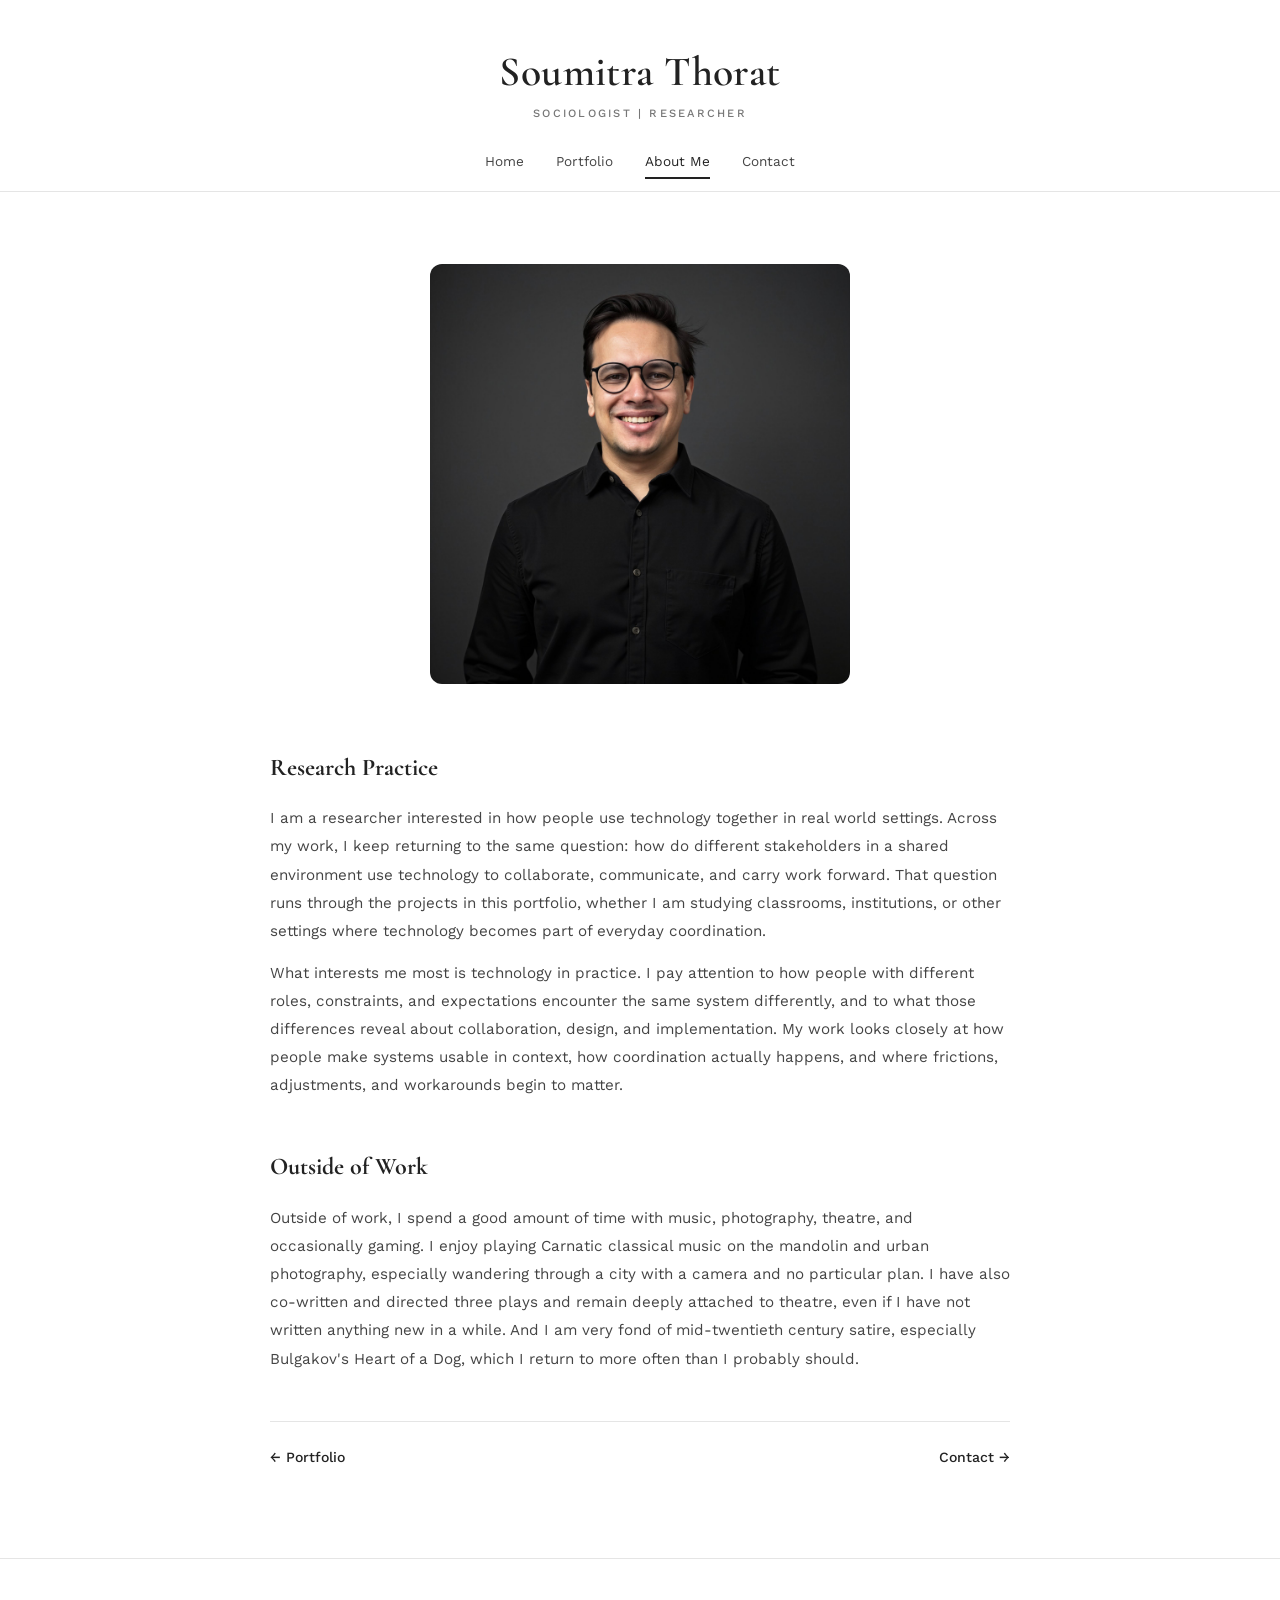
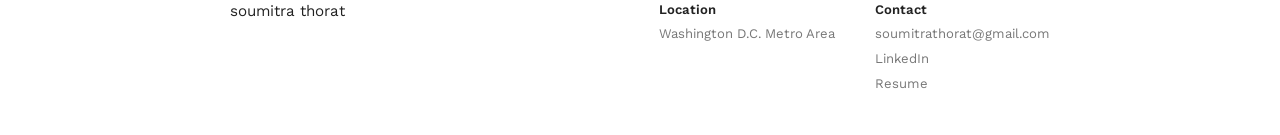
==== about-me.html @ 0c3f9c9c "Add files via upload" ====
<!DOCTYPE html>
<html lang="en">
<head>
  <meta charset="UTF-8">
  <meta name="viewport" content="width=device-width, initial-scale=1.0">
  <title>About Me - soumitra thorat</title>
  <link rel="preconnect" href="https://fonts.googleapis.com">
  <link rel="preconnect" href="https://fonts.gstatic.com" crossorigin>
  <link href="https://fonts.googleapis.com/css2?family=Cormorant+Garamond:ital,wght@0,400;0,500;0,600;0,700;1,400&family=Work+Sans:wght@300;400;500;600&display=swap" rel="stylesheet">
  <link rel="stylesheet" href="css/style.css">
</head>
<body>
  <header class="site-header">
    <a href="index.html" class="site-header__name">Soumitra Thorat</a>
    <p class="site-header__tagline">SOCIOLOGIST | RESEARCHER</p>
  </header>

  <nav class="nav" id="nav">
    <button class="nav__toggle" id="navToggle" aria-label="Toggle navigation" aria-expanded="false">Menu</button>
    <ul class="nav__list" id="navLinks">
      <li><a href="index.html" class="nav__link">Home</a></li>
      <li><a href="portfolio.html" class="nav__link">Portfolio</a></li>
      <li><a href="about-me.html" class="nav__link nav__link--active">About Me</a></li>
      <li><a href="contact.html" class="nav__link">Contact</a></li>
    </ul>
  </nav>

  <article class="case-study">
    <div class="container">
      <figure class="cs__figure" style="display: flex; justify-content: center; margin-bottom: 4rem;">
        <img src="assets/headshot-color.jpg" alt="Soumitra Thorat" class="cs__img" style="width: 420px; height: 420px; border-radius: 12px; object-fit: cover;">
      </figure>

      <section class="cs__section">
        <h2 class="cs__heading">Research Practice</h2>
        <p>I am a researcher interested in how people use technology together in real world settings. Across my work, I keep returning to the same question: how do different stakeholders in a shared environment use technology to collaborate, communicate, and carry work forward. That question runs through the projects in this portfolio, whether I am studying classrooms, institutions, or other settings where technology becomes part of everyday coordination.</p>
        <p>What interests me most is technology in practice. I pay attention to how people with different roles, constraints, and expectations encounter the same system differently, and to what those differences reveal about collaboration, design, and implementation. My work looks closely at how people make systems usable in context, how coordination actually happens, and where frictions, adjustments, and workarounds begin to matter.</p>
      </section>

      <section class="cs__section">
        <h2 class="cs__heading">Outside of Work</h2>
        <p>Outside of work, I spend a good amount of time with music, photography, theatre, and occasionally gaming. I enjoy playing Carnatic classical music on the mandolin and urban photography, especially wandering through a city with a camera and no particular plan. I have also co-written and directed three plays and remain deeply attached to theatre, even if I have not written anything new in a while. And I am very fond of mid-twentieth century satire, especially Bulgakov's Heart of a Dog, which I return to more often than I probably should.</p>
      </section>

      <nav class="cs__nav">
        <a href="portfolio.html" class="cs__nav-link">← Portfolio</a>
        <a href="contact.html" class="cs__nav-link">Contact →</a>
      </nav>

    </div>
  </article>

    <footer class="footer">
    <div class="footer__inner">
      <span class="footer__name">soumitra thorat</span>
      <div class="footer__info">
        <div class="footer__col">
          <span class="footer__label">Location</span>
          <span class="footer__value">Washington D.C. Metro Area</span>
        </div>
        <div class="footer__col">
          <span class="footer__label">Contact</span>
          <a href="mailto:soumitrathorat@gmail.com" class="footer__link">soumitrathorat@gmail.com</a>
          <a href="https://www.linkedin.com/in/soumitrathorat/" target="_blank" rel="noopener" class="footer__link">LinkedIn</a>
          <a href="assets/Soumitra_Resume.pdf" target="_blank" rel="noopener" class="footer__link">Resume</a>
        </div>
      </div>
    </div>
  </footer>

  <script src="js/main.js"></script>
</body>
</html>
---- css/style.css ----
/* ===================================
   SOUMITRA THORAT — PORTFOLIO
   Clean, centered, Rachel Fleming-style
   =================================== */

*, *::before, *::after {
  margin: 0; padding: 0; box-sizing: border-box;
}

:root {
  --c-bg: #FFFFFF;
  --c-text: #222222;
  --c-text-mid: #444444;
  --c-text-muted: #777777;
  --c-text-light: #AAAAAA;
  --c-accent: #C0392B;
  --c-border: #E5E5E5;
  --c-surface: #F9F9F9;

  --f-serif: 'Cormorant Garamond', Georgia, serif;
  --f-sans: 'Work Sans', -apple-system, sans-serif;

  --max-w: 820px;
  --page-pad: clamp(1.25rem, 5vw, 2.5rem);
}

html { scroll-behavior: smooth; -webkit-font-smoothing: antialiased; }

body {
  font-family: var(--f-sans);
  font-size: 1rem;
  line-height: 1.7;
  color: var(--c-text);
  background: var(--c-bg);
}

.container {
  max-width: var(--max-w);
  margin: 0 auto;
}

/* === SITE HEADER === */
.site-header {
  text-align: center;
  padding: 3rem var(--page-pad) 0.5rem;
}

.site-header__name {
  font-family: var(--f-serif);
  font-size: clamp(1.8rem, 4vw, 2.6rem);
  font-weight: 600;
  color: var(--c-text);
  text-decoration: none;
  letter-spacing: 0.01em;
  display: block;
  line-height: 1.2;
}

.site-header__tagline {
  font-family: var(--f-sans);
  font-size: 0.7rem;
  font-weight: 500;
  letter-spacing: 0.2em;
  color: var(--c-text-muted);
  margin-top: 0.4rem;
}

/* === NAVIGATION === */
.nav {
  text-align: center;
  padding: 1rem var(--page-pad) 0;
  border-bottom: 1px solid var(--c-border);
  margin-bottom: 0;
}

.nav__toggle {
  display: none;
  font-family: var(--f-sans);
  font-size: 0.85rem;
  background: none;
  border: 1px solid var(--c-border);
  padding: 0.5rem 1.25rem;
  cursor: pointer;
  color: var(--c-text);
  letter-spacing: 0.05em;
  position: relative;
  z-index: 1000;
  width: 100%;
  max-width: 150px;
}

.nav__list {
  list-style: none;
  display: flex;
  justify-content: center;
  gap: 2rem;
  padding-bottom: 1rem;
}

.nav__link {
  font-family: var(--f-sans);
  font-size: 0.85rem;
  font-weight: 400;
  color: var(--c-text-mid);
  text-decoration: none;
  padding-bottom: 0.5rem;
  border-bottom: 2px solid transparent;
  transition: color 0.2s, border-color 0.2s;
}

.nav__link:hover {
  color: var(--c-text);
}

.nav__link--active {
  color: var(--c-text);
  border-bottom-color: var(--c-text);
}

/* === MAIN === */
.main {
  max-width: var(--max-w);
  margin: 0 auto;
  padding: 2.5rem var(--page-pad) 4rem;
}

/* === ABOUT (Home) === */
.about {
  display: flex;
  flex-direction: column;
  align-items: center;
  gap: 2rem;
}

.about__photo {
  width: 100%;
  max-width: 520px;
}

.about__img {
  width: 100%;
  height: auto;
  display: block;
  border-radius: 2px;
}

.about__text p {
  font-family: var(--f-sans);
  font-size: 1rem;
  line-height: 1.85;
  color: var(--c-text-mid);
  text-align: center;
  max-width: 620px;
  margin: 0 auto;
}

/* === PORTFOLIO === */
.portfolio {
  display: flex;
  flex-direction: column;
  gap: 3rem;
}

.portfolio__item {
  padding-bottom: 3rem;
  border-bottom: 1px solid var(--c-border);
}

.portfolio__item:last-child {
  border-bottom: none;
  padding-bottom: 0;
}

.portfolio__title {
  font-family: var(--f-serif);
  font-size: 1.4rem;
  font-weight: 600;
  color: var(--c-text);
  text-decoration: none;
  line-height: 1.35;
  display: inline-block;
  border-bottom: 1px solid transparent;
  transition: border-color 0.2s;
}

.portfolio__title:hover {
  border-bottom-color: var(--c-text);
}

.portfolio__date {
  font-size: 0.8rem;
  font-weight: 500;
  color: var(--c-text-light);
  margin-top: 0.25rem;
  margin-bottom: 0.75rem;
}

.portfolio__desc {
  font-size: 0.93rem;
  color: var(--c-text-mid);
  line-height: 1.75;
  max-width: 660px;
}

/* === CONTACT === */
.contact {
  max-width: 600px;
}

.contact__layout {
  display: grid;
  grid-template-columns: 1fr 1fr;
  gap: 2rem;
  max-width: 1000px;
  margin: 0 auto;
}

.contact__direct-block {
  margin-bottom: 2rem;
}

.contact__eyebrow {
  font-size: 0.82rem;
  color: var(--c-text-muted);
  text-transform: uppercase;
  letter-spacing: 0.5px;
  margin: 0 0 1rem 0;
}

.contact__link {
  color: var(--c-text);
  text-decoration: underline;
  font-size: 0.95rem;
}

.contact__heading {
  font-family: var(--f-serif);
  font-size: 2rem;
  font-weight: 600;
  margin-bottom: 0.75rem;
}

.contact__text {
  font-size: 0.95rem;
  color: var(--c-text-muted);
  margin-bottom: 2rem;
  line-height: 1.7;
}

.contact__form {
  display: flex;
  flex-direction: column;
  gap: 1.25rem;
}

.contact__row {
  display: grid;
  grid-template-columns: 1fr 1fr;
  gap: 1.25rem;
}

.contact__field {
  display: flex;
  flex-direction: column;
  gap: 0.3rem;
}

.contact__field label {
  font-size: 0.82rem;
  font-weight: 500;
  color: var(--c-text);
}

.contact__field label span {
  font-weight: 400;
  color: var(--c-text-light);
  font-size: 0.75rem;
}

.contact__field input,
.contact__field textarea {
  font-family: var(--f-sans);
  font-size: 0.95rem;
  padding: 0.6rem 0.75rem;
  border: 1px solid var(--c-border);
  border-radius: 20px;
  outline: none;
  transition: border-color 0.2s;
  color: var(--c-text);
  background: var(--c-bg);
}

.contact__field textarea {
  border-radius: 12px;
  resize: vertical;
}

.contact__field input:focus,
.contact__field textarea:focus {
  border-color: var(--c-text);
}

.contact__submit {
  font-family: var(--f-sans);
  font-size: 0.8rem;
  font-weight: 500;
  letter-spacing: 0.18em;
  color: var(--c-accent);
  background: none;
  border: none;
  cursor: pointer;
  text-align: left;
  padding: 0.5rem 0;
  width: fit-content;
  transition: opacity 0.2s;
}

.contact__submit:hover { opacity: 0.65; }

/* === CASE STUDY === */
.case-study {
  max-width: var(--max-w);
  margin: 0 auto;
  padding: 2.5rem var(--page-pad) 4rem;
}

.cs__header { margin-bottom: 2.5rem; }

.cs__label {
  font-size: 0.7rem;
  font-weight: 500;
  letter-spacing: 0.14em;
  text-transform: uppercase;
  color: var(--c-text-light);
  margin-bottom: 1.25rem;
}

.cs__lede {
  font-size: 1.02rem;
  line-height: 1.85;
  color: var(--c-text-mid);
}

.cs__meta {
  display: grid;
  grid-template-columns: repeat(4, 1fr);
  gap: 1.5rem;
  padding: 1.75rem 0;
  border-top: 1px solid var(--c-border);
  border-bottom: 1px solid var(--c-border);
  margin-bottom: 3rem;
}

.cs__meta-label {
  display: block;
  font-size: 0.7rem;
  font-weight: 600;
  letter-spacing: 0.06em;
  text-transform: uppercase;
  color: var(--c-text-light);
  margin-bottom: 0.25rem;
}

.cs__meta-value {
  font-size: 0.88rem;
  color: var(--c-text-mid);
  line-height: 1.5;
}

.cs__section { margin-bottom: 3rem; }

.cs__heading {
  font-family: var(--f-serif);
  font-size: 1.5rem;
  font-weight: 700;
  margin-bottom: 1rem;
}

.cs__section p {
  font-size: 0.95rem;
  line-height: 1.85;
  color: var(--c-text-mid);
  margin-bottom: 0.85rem;
}

.cs__section em { font-weight: 600; }

.cs__question {
  font-family: var(--f-serif);
  font-size: 1.25rem;
  font-style: italic;
  line-height: 1.6;
  color: var(--c-text);
  border: none;
  padding: 2rem 0;
  margin: 1.5rem auto;
  max-width: 620px;
  text-align: center;
}

.cs__approach-grid {
  display: grid;
  grid-template-columns: 1fr 1fr;
  gap: 1.5rem;
  margin-top: 1rem;
}

.cs__approach-item {
  padding: 1.25rem;
  background: var(--c-surface);
  border-radius: 3px;
}

.cs__approach-item h3 {
  font-family: var(--f-sans);
  font-size: 0.9rem;
  font-weight: 600;
  margin-bottom: 0.4rem;
}

.cs__approach-item p {
  font-size: 0.85rem;
  color: var(--c-text-muted);
  line-height: 1.65;
  margin-bottom: 0;
}

/* Task list */
.cs__task-list {
  list-style: none;
  padding: 0;
  margin-top: 0.5rem;
}

.cs__task-list li {
  font-size: 0.92rem;
  color: var(--c-text-mid);
  padding: 0.35rem 0 0.35rem 1.1rem;
  position: relative;
  line-height: 1.7;
}

.cs__task-list li::before {
  content: '•';
  position: absolute;
  left: 0;
  color: var(--c-text);
  font-weight: 700;
}

/* Subheadings within sections */
.cs__subheading {
  font-family: var(--f-sans);
  font-size: 1rem;
  font-weight: 600;
  margin-top: 2rem;
  margin-bottom: 0.6rem;
}

.cs__findings { display: flex; flex-direction: column; gap: 2.25rem; }

.cs__finding h3 {
  font-family: var(--f-sans);
  font-size: 1rem;
  font-weight: 600;
  margin-bottom: 0.6rem;
  line-height: 1.45;
}

.cs__finding p { font-size: 0.92rem; }

.cs__finding ul { list-style: none; padding: 0; margin-top: 0.6rem; }

.cs__finding li {
  font-size: 0.88rem;
  color: var(--c-text-muted);
  padding: 0.3rem 0 0.3rem 1.1rem;
  position: relative;
  line-height: 1.65;
}

.cs__finding li::before {
  content: '•';
  position: absolute;
  left: 0;
  color: var(--c-text);
  font-weight: 700;
}

.cs__recs {
  display: grid;
  grid-template-columns: 1fr 1fr;
  gap: 1.5rem;
}

.cs__rec {
  padding: 1.25rem;
  background: var(--c-surface);
  border-radius: 3px;
}

.cs__rec h3 {
  font-family: var(--f-sans);
  font-size: 0.9rem;
  font-weight: 700;
  margin-bottom: 0.4rem;
  line-height: 1.4;
}

.cs__rec p {
  font-size: 0.85rem;
  color: var(--c-text-muted);
  line-height: 1.65;
  margin-bottom: 0;
}

/* Figures */
.cs__figure {
  margin: 2rem 0;
}

.cs__img {
  width: 100%;
  height: auto;
  display: block;
  border-radius: 3px;
}

.cs__caption {
  font-size: 0.8rem;
  color: var(--c-text-light);
  margin-top: 0.5rem;
  line-height: 1.5;
  font-style: italic;
}

/* Persona grid */
.cs__persona-grid {
  display: grid;
  grid-template-columns: 1fr 1fr;
  gap: 1.25rem;
  margin-top: 1rem;
}

.cs__persona {
  padding: 1.25rem;
  background: var(--c-surface);
  border-radius: 3px;
  border-left: 3px solid var(--c-border);
}

.cs__persona h3 {
  font-family: var(--f-serif);
  font-size: 1.05rem;
  font-weight: 600;
  margin-bottom: 0.15rem;
}

.cs__persona-role {
  font-size: 0.75rem;
  font-weight: 500;
  letter-spacing: 0.04em;
  text-transform: uppercase;
  color: var(--c-text-light);
  margin-bottom: 0.5rem !important;
}

.cs__persona p {
  font-size: 0.85rem;
  color: var(--c-text-muted);
  line-height: 1.6;
  margin-bottom: 0;
}

@media (max-width: 640px) {
  .cs__persona-grid { grid-template-columns: 1fr; }
}

.cs__placeholder-note {
  font-style: italic;
  color: var(--c-text-light);
  padding: 3rem 0;
}

.cs__nav {
  display: flex;
  justify-content: space-between;
  padding: 1.5rem 0;
  border-top: 1px solid var(--c-border);
  margin-top: 2rem;
}

.cs__nav-link {
  font-size: 0.88rem;
  color: var(--c-text);
  text-decoration: none;
  font-weight: 500;
  transition: color 0.2s;
}

.cs__nav-link:hover { color: var(--c-text-muted); }

/* === FOOTER === */
.footer {
  border-top: 1px solid var(--c-border);
  padding: 2.5rem var(--page-pad);
}

.footer__inner {
  max-width: var(--max-w);
  margin: 0 auto;
  display: flex;
  justify-content: space-between;
  align-items: start;
  gap: 2rem;
}

.footer__name {
  font-family: var(--f-sans);
  font-size: 0.95rem;
  color: var(--c-text);
}

.footer__info {
  display: flex;
  gap: 2.5rem;
}

.footer__col {
  display: flex;
  flex-direction: column;
  gap: 0.15rem;
}

.footer__label {
  font-size: 0.82rem;
  font-weight: 600;
  color: var(--c-text);
}

.footer__value {
  font-size: 0.82rem;
  color: var(--c-text-muted);
}

.footer__link {
  font-size: 0.82rem;
  color: var(--c-text-muted);
  text-decoration: none;
  transition: color 0.2s;
}

.footer__link:hover { color: var(--c-text); }

/* === RESPONSIVE === */
@media (max-width: 640px) {
  .nav__toggle { display: block; margin: 0 auto 0.75rem; }

  .nav__list {
    display: none;
    flex-direction: column;
    gap: 0.75rem;
    padding-bottom: 1rem;
  }

  .nav__list--open { display: flex; }

  .cs__meta { grid-template-columns: 1fr 1fr; }
  .cs__approach-grid { grid-template-columns: 1fr; }
  .cs__recs { grid-template-columns: 1fr; }
  .contact__row { grid-template-columns: 1fr; }
  .cs__nav { flex-direction: column; gap: 0.75rem; }
  .contact__layout { grid-template-columns: 1fr; }

  .footer__inner { flex-direction: column; gap: 1.5rem; }
  .footer__info { flex-direction: column; gap: 1rem; }
}
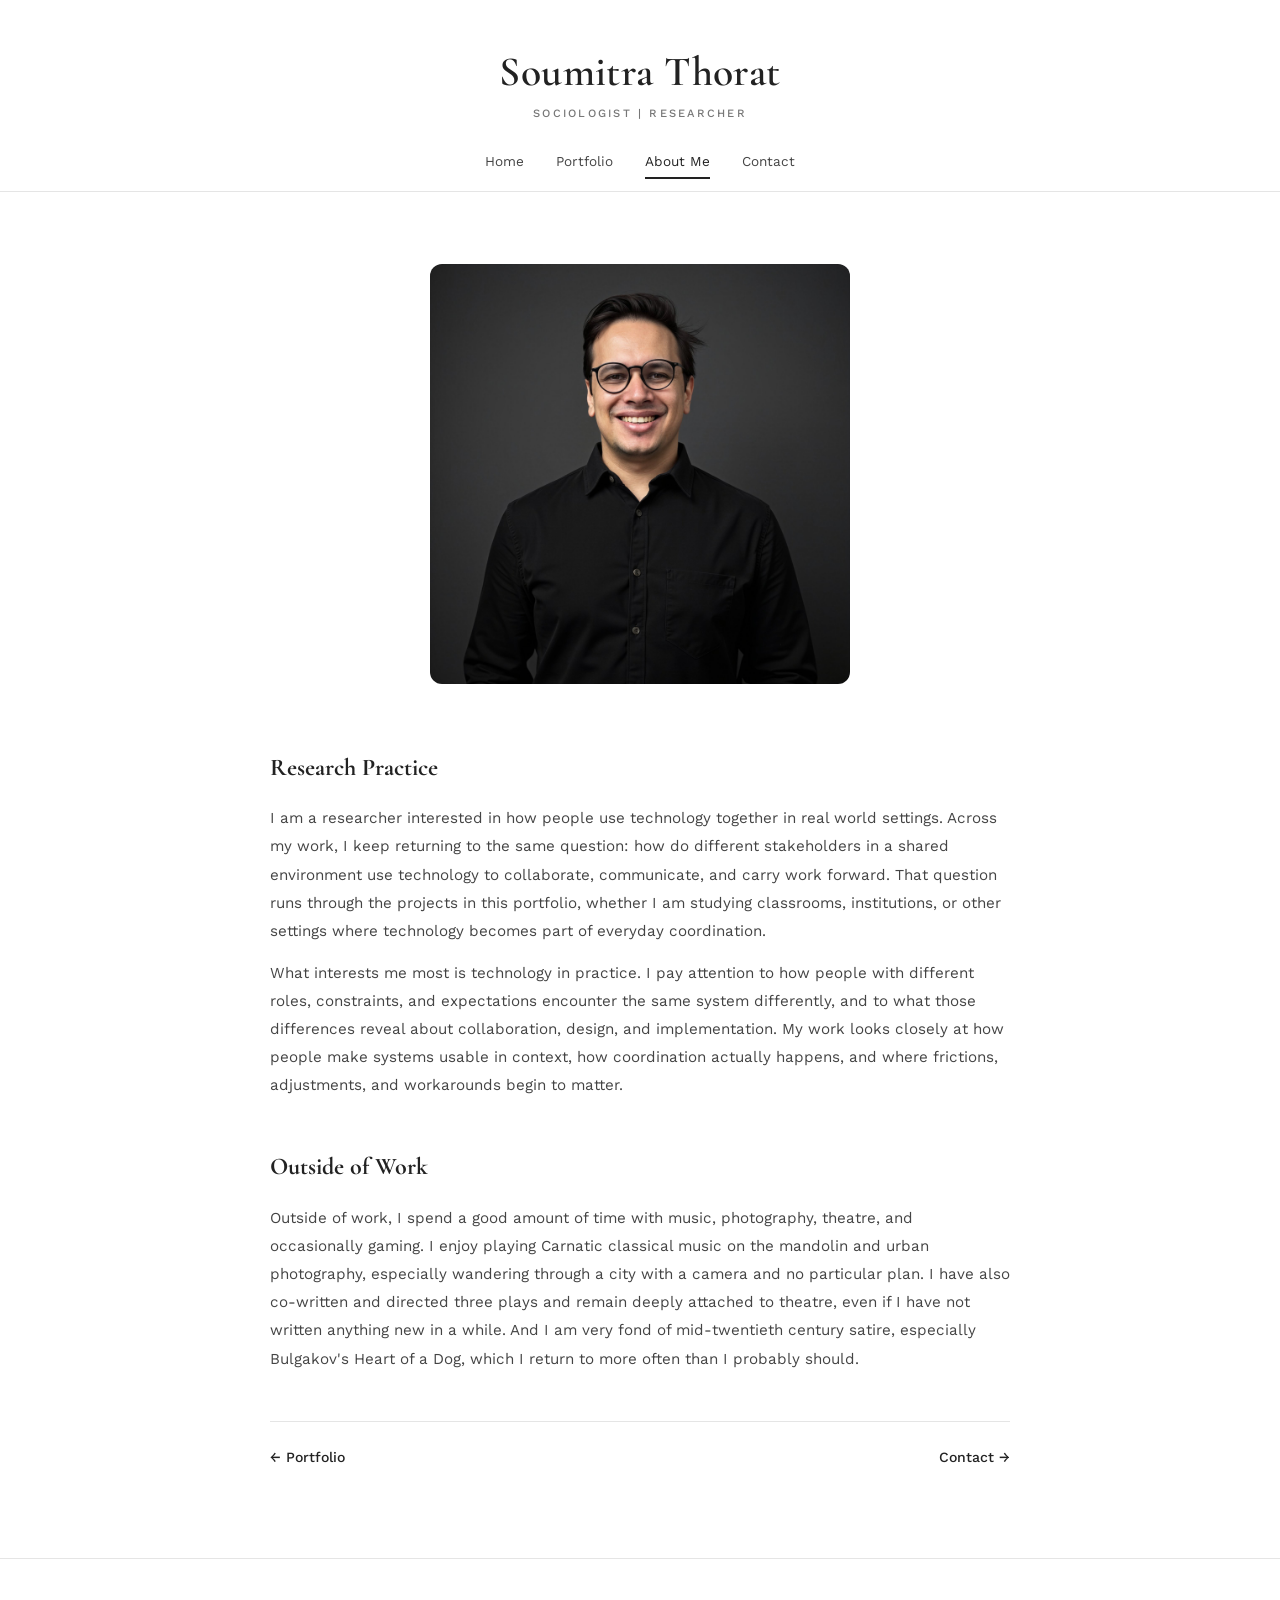
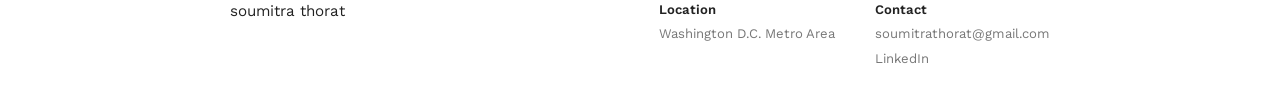
==== commit df401822: "Add files via upload" ====
--- a/about-me.html
+++ b/about-me.html
@@ -3,7 +3,7 @@
 <head>
   <meta charset="UTF-8">
   <meta name="viewport" content="width=device-width, initial-scale=1.0">
-  <title>About Me - soumitra thorat</title>
+  <title>About Me - Soumitra Thorat</title>
   <link rel="preconnect" href="https://fonts.googleapis.com">
   <link rel="preconnect" href="https://fonts.gstatic.com" crossorigin>
   <link href="https://fonts.googleapis.com/css2?family=Cormorant+Garamond:ital,wght@0,400;0,500;0,600;0,700;1,400&family=Work+Sans:wght@300;400;500;600&display=swap" rel="stylesheet">
@@ -62,7 +62,6 @@
           <span class="footer__label">Contact</span>
           <a href="mailto:soumitrathorat@gmail.com" class="footer__link">soumitrathorat@gmail.com</a>
           <a href="https://www.linkedin.com/in/soumitrathorat/" target="_blank" rel="noopener" class="footer__link">LinkedIn</a>
-          <a href="assets/Soumitra_Resume.pdf" target="_blank" rel="noopener" class="footer__link">Resume</a>
         </div>
       </div>
     </div>
--- a/css/style.css
+++ b/css/style.css
@@ -152,6 +152,10 @@
   text-align: center;
   max-width: 620px;
   margin: 0 auto;
+}
+
+.home-intro {
+  text-align: justify;
 }
 
 /* === PORTFOLIO === */
